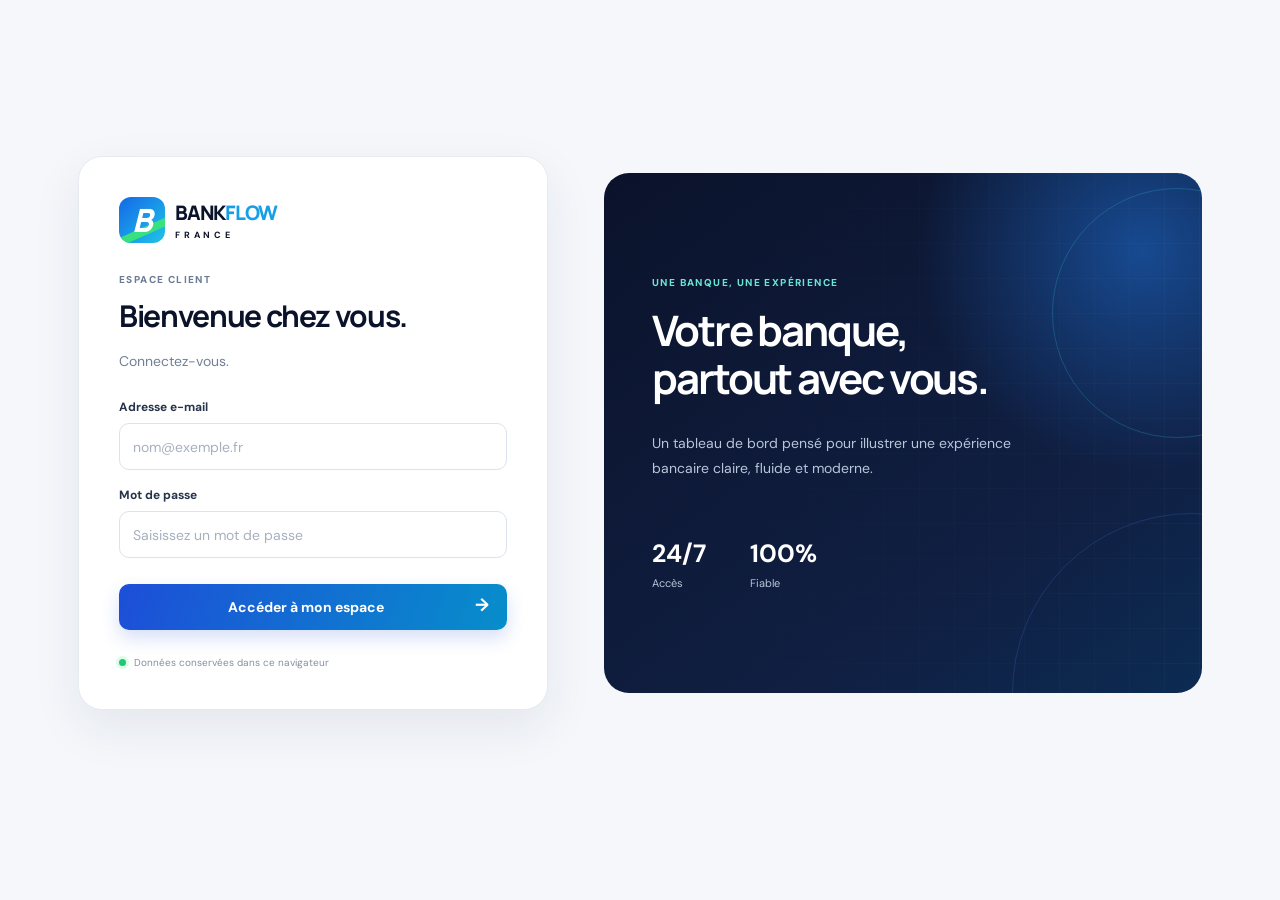
==== index.html @ d6ca1a2f "Merge 98a94d002c6443df707cf6765ea212b656f910f0 into 125fe339e506c697ccd72c9946e7ba6d0a944421" ====
<!doctype html>
<html lang="fr">
<head>
  <meta charset="utf-8">
  <meta name="viewport" content="width=device-width, initial-scale=1">
  <meta name="theme-color" content="#0b132b">
  <title>BankFlow — France</title>
  <link rel="stylesheet" href="styles.css">
</head>
<body>
  
  <main id="loginView" class="login-shell">
    <section class="login-card">
      <div class="brand brand-login">
        <div class="brand-mark" aria-hidden="true"><span>B</span><i></i></div>
        <div><strong>BANK<span>FLOW</span></strong><small>FRANCE</small></div>
      </div>
      <p class="eyebrow">ESPACE CLIENT</p>
      <h1>Bienvenue chez vous.</h1>
      <p class="muted">Connectez-vous.</p>
      <form id="loginForm">
        <label for="email">Adresse e-mail</label>
        <input id="email" name="email" type="email" autocomplete="username"
          placeholder="nom@exemple.fr" required>
        <label for="password">Mot de passe</label>
        <input id="password" name="password" type="password" autocomplete="current-password"
          placeholder="Saisissez un mot de passe" required>
        
        <p id="loginError" class="error" role="alert"></p>
        <button class="primary-btn full" type="submit">Accéder à mon espace <span>→</span></button>
      </form>
      <p class="login-foot"><span class="secure-dot"></span> Données conservées dans ce navigateur</p>
    </section>
    <aside class="login-aside">
      <div class="aside-orb orb-one"></div><div class="aside-orb orb-two"></div>
      <p class="eyebrow light">UNE BANQUE, UNE EXPÉRIENCE</p>
      <h2>Votre banque,<br>partout avec vous.</h2>
      <p>Un tableau de bord pensé pour illustrer une expérience bancaire claire, fluide et moderne.</p>
      <div class="aside-stats"><div><strong>24/7</strong><span>Accès </span></div><div><strong>100%</strong><span>Fiable</span></div></div>
    </aside>
  </main>

  <main id="appView" class="app-shell hidden">
    <header class="topbar">
      <div class="brand">
        <div class="brand-mark small-mark" aria-hidden="true"><span>B</span><i></i></div>
        <div><strong>BANK<span>FLOW</span></strong><small>FRANCE</small></div>
      </div>
      <div class="topbar-right"><span class="demo-chip">VOTRE ESPACE</span><span id="userEmail" class="user-email"></span><button id="logoutBtn" class="ghost-btn">Déconnexion ↗</button></div>
    </header>

    <div class="dashboard">
      <section class="welcome-row">
        <div><p class="eyebrow">VOTRE ESPACE PERSONNEL</p><h1>Bonjour, bienvenue 👋</h1><p class="muted">Voici un aperçu de votre compte.</p></div>
        <div class="today-pill"><span class="secure-dot"></span> Espace actif</div>
      </section>

      <section class="balance-grid">
        <article class="balance-card">
          <div class="balance-top"><span>Solde disponible <span class="info-dot">i</span></span><span class="card-symbol">◈</span></div>
          <p id="balance" class="balance-amount">387 721,62 <small>€</small></p>
          <div class="balance-bottom"><span><i class="green-dot"></i> Compte actif</span><span>EUR · €</span></div>
          <div class="card-decoration"></div>
        </article>
        <article class="mini-card"><div class="mini-icon blue">↗</div><span class="mini-label">Virements effectués</span><strong id="transferCount">0</strong></article>
        <article class="mini-card"><div class="mini-icon green">✓</div><span class="mini-label">Statut du compte</span><strong>Actif</strong></article>
      </section>

      <section class="content-grid">
        <article class="panel transfer-panel">
          <div class="panel-heading"><div><p class="eyebrow">OPÉRATION</p><h2>Nouveau virement</h2></div><span class="panel-icon">↗</span></div>
          <p class="muted panel-intro">Les informations restent dans ce navigateur.</p>
          <form id="transferForm">
            <label for="beneficiary">Nom du bénéficiaire</label>
            <input id="beneficiary" name="beneficiary" maxlength="80" placeholder="Ex. Marie Dupont" required>
            <label for="iban">RIB / IBAN du bénéficiaire</label>
            <input id="iban" name="iban" autocomplete="off" maxlength="34" placeholder="FR76 XXXX XXXX XXXX XXXX XXXX XXX" required>
            <div class="field-row">
              <div class="amount-wrap"><label for="amount">Montant du virement (€)</label><div class="amount-input"><span>€</span><input id="amount" name="amount" type="number" min="0.01" max="387721.62" step="0.01" placeholder="0,00" required></div></div>
              <div class="available-box"><span>Solde disponible</span><strong id="availableSmall">387 721,62 €</strong></div>
            </div>
            <p id="transferError" class="error" role="alert"></p>
            <button class="primary-btn full" type="submit">Faire le virement <span>→</span></button>
            <p class="form-note"><span>ⓘ</span> Confirmation</p>
          </form>
        </article>

        
        <article class="panel history-panel">
          <div class="panel-heading history-heading"><div><p class="eyebrow">VOTRE ACTIVITÉ</p><h2>Historique des virements</h2></div><span id="historyCount" class="count-badge">0 opération</span></div>
          <div id="emptyState" class="empty-state"><div class="empty-icon">↗</div><strong>Aucun virement pour le moment</strong><p>Vos virements de démonstration apparaîtront ici après validation.</p></div>
          <div id="historyTableWrap" class="table-wrap hidden">
            <table><thead><tr><th>Bénéficiaire</th><th>Date & heure</th><th>Montant</th><th>Solde après</th></tr></thead><tbody id="historyRows"></tbody></table>
          </div>
          <button id="clearHistoryBtn" class="text-btn hidden" type="button">Effacer l’historique</button>
        </article>
      </section>
      <footer class="app-footer">BankFlow France · 2026</footer>
    </div>
  </main>
  <div id="toast" class="toast" role="status" aria-live="polite"></div>
  <script src="app.js"></script>
  <script src="features.js"></script>
</body>
</html>
---- styles.css ----
@import url('https://fonts.googleapis.com/css2?family=DM+Sans:wght@400;500;600;700&family=Manrope:wght@400;500;600;700;800&display=swap');
:root{--navy:#0b132b;--blue:#1d4ed8;--cyan:#06b6d4;--green:#16a34a;--ink:#172033;--muted:#718096;--line:#e6ebf2;--bg:#f5f7fb;--white:#fff;--shadow:0 18px 50px rgba(20,36,70,.08)}
*{box-sizing:border-box}body{margin:0;background:var(--bg);color:var(--ink);font-family:'DM Sans',Arial,sans-serif;font-size:14px}button,input{font:inherit}button{cursor:pointer}.hidden{display:none!important}
.demo-banner{background:#fff4d6;color:#815500;text-align:center;padding:8px 14px;font-size:11px;font-weight:800;letter-spacing:.09em;border-bottom:1px solid #f3df9c}
.login-shell{min-height:calc(100vh - 34px);display:grid;grid-template-columns:minmax(360px,470px) minmax(380px,1fr);max-width:1180px;margin:0 auto;padding:46px 28px;gap:56px;align-items:center}.login-card{background:white;border:1px solid var(--line);border-radius:24px;padding:40px;box-shadow:var(--shadow)}.brand{display:flex;align-items:center;gap:10px;color:var(--navy)}.brand strong{display:block;font-family:Manrope,sans-serif;font-size:20px;letter-spacing:-.06em;font-weight:800}.brand strong span{color:#159fe7}.brand small{display:block;letter-spacing:.42em;font-size:9px;font-weight:700;margin-top:3px}.brand-mark{width:46px;height:46px;position:relative;display:grid;place-items:center;border-radius:12px;background:linear-gradient(135deg,#1468e8,#20c4e8);color:white;font-family:Manrope;font-weight:800;font-size:32px;font-style:italic;overflow:hidden}.brand-mark i{position:absolute;width:58px;height:8px;transform:rotate(-24deg);background:#37e27e;bottom:8px;left:-3px;border-radius:10px}.brand-mark span{z-index:1}.eyebrow{font-size:10px;letter-spacing:.14em;color:#6b7b94;font-weight:800;margin:30px 0 9px}.login-card h1,.welcome-row h1{font-family:Manrope,sans-serif;font-size:30px;letter-spacing:-.045em;margin:0 0 10px;color:var(--navy)}.muted{color:var(--muted);line-height:1.65}.login-card form{margin-top:26px}label{display:block;font-size:12px;font-weight:700;margin:17px 0 8px;color:#26334a}input{width:100%;height:47px;border:1px solid #dce3ed;border-radius:10px;padding:0 13px;color:var(--ink);outline:none;background:#fff;transition:border .2s,box-shadow .2s}input:focus{border-color:#4d7df0;box-shadow:0 0 0 3px rgba(29,78,216,.1)}input::placeholder{color:#a7b0bf}.hint{font-size:11px;line-height:1.55;color:#7d8797;background:#f6f8fc;border-radius:9px;padding:10px 12px;margin:12px 0 0;overflow-wrap:anywhere}.hint b{color:#384968}.primary-btn{border:0;border-radius:10px;padding:14px 18px;background:linear-gradient(110deg,#1d4ed8,#078ecb);color:white;font-weight:700;box-shadow:0 8px 18px rgba(29,78,216,.18);transition:transform .2s,filter .2s}.primary-btn:hover{filter:brightness(1.05);transform:translateY(-1px)}.primary-btn span{float:right;font-size:18px;line-height:15px}.full{width:100%;margin-top:18px}.error{color:#c62828;font-size:12px;min-height:0;margin:8px 0}.login-foot{font-size:10px;color:#8490a1;margin:26px 0 0;display:flex;align-items:center;gap:8px}.secure-dot,.green-dot{display:inline-block;width:7px;height:7px;background:#20c875;border-radius:50%;box-shadow:0 0 0 3px #dcfce9}.login-aside{position:relative;overflow:hidden;border-radius:25px;min-height:520px;padding:58px 48px;background:radial-gradient(circle at 90% 15%,#174a91 0,transparent 32%),linear-gradient(145deg,#0b132b,#101f42 70%,#0c2b53);color:#fff;display:flex;flex-direction:column;justify-content:center}.login-aside:after{content:"";position:absolute;inset:0;background-image:linear-gradient(rgba(255,255,255,.025) 1px,transparent 1px),linear-gradient(90deg,rgba(255,255,255,.025) 1px,transparent 1px);background-size:35px 35px;mask-image:linear-gradient(90deg,transparent,#000)}.login-aside>*{position:relative;z-index:1}.eyebrow.light{color:#6be5d4;margin-top:0}.login-aside h2{font-family:Manrope,sans-serif;font-size:42px;line-height:1.15;letter-spacing:-.05em;margin:8px 0 15px}.login-aside>p:not(.eyebrow){max-width:360px;color:#b8c5db;line-height:1.8}.aside-stats{display:flex;gap:44px;margin-top:42px}.aside-stats div{display:flex;flex-direction:column;gap:6px}.aside-stats strong{font-size:25px}.aside-stats span{font-size:11px;color:#b8c5db}.aside-orb{position:absolute;border:1px solid rgba(53,211,230,.22);border-radius:50%;width:250px;height:250px;right:-100px;top:15px}.orb-two{width:360px;height:360px;right:-170px;top:auto;bottom:-180px;border-color:rgba(75,129,255,.2)}
.app-shell{min-height:calc(100vh - 34px)}.topbar{height:78px;background:white;border-bottom:1px solid var(--line);padding:0 max(28px,calc((100% - 1240px)/2));display:flex;align-items:center;justify-content:space-between}.small-mark{width:38px;height:38px;border-radius:10px;font-size:27px}.topbar-right{display:flex;align-items:center;gap:18px}.demo-chip{background:#fff4d6;color:#946400;border-radius:6px;padding:6px 8px;font-size:9px;font-weight:800;letter-spacing:.08em}.user-email{font-size:12px;color:#59677e}.ghost-btn{background:white;border:1px solid #dce3ed;border-radius:8px;padding:9px 12px;color:#46536a;font-size:12px;font-weight:700}.ghost-btn:hover{background:#f5f7fb}.dashboard{max-width:1240px;margin:0 auto;padding:36px 28px 22px}.welcome-row{display:flex;justify-content:space-between;align-items:center;margin-bottom:25px}.welcome-row .eyebrow{margin:0 0 8px}.welcome-row h1{font-size:28px}.welcome-row .muted{margin:0;font-size:13px}.today-pill{display:flex;align-items:center;gap:10px;background:white;border:1px solid var(--line);border-radius:30px;padding:11px 15px;color:#5d6b7f;font-size:11px}.balance-grid{display:grid;grid-template-columns:1.7fr 1fr 1fr;gap:18px}.balance-card{position:relative;overflow:hidden;border-radius:17px;padding:25px 27px;color:white;background:linear-gradient(115deg,#0b132b,#143b7b 70%,#087ea7);box-shadow:0 14px 32px rgba(11,19,43,.15);min-height:190px}.balance-card:before{content:"";position:absolute;width:270px;height:270px;border:1px solid rgba(255,255,255,.1);border-radius:50%;right:-70px;top:-125px}.balance-card:after{content:"";position:absolute;width:190px;height:190px;border:1px solid rgba(255,255,255,.08);border-radius:50%;right:10px;top:-85px}.balance-top,.balance-bottom{position:relative;z-index:1;display:flex;align-items:center;justify-content:space-between}.balance-top{font-size:12px;color:#d0dcef}.info-dot{display:inline-grid;place-items:center;border:1px solid #9fb6d6;border-radius:50%;width:13px;height:13px;font-size:9px;margin-left:4px}.card-symbol{font-size:27px;color:#5be0ce}.balance-amount{position:relative;z-index:1;font-family:Manrope,sans-serif;font-size:36px;font-weight:800;letter-spacing:-.04em;margin:17px 0 24px}.balance-amount small{font-size:20px}.balance-bottom{font-size:10px;color:#c3d1e5}.green-dot{width:6px;height:6px;box-shadow:none;margin-right:7px}.card-decoration{position:absolute;right:20px;bottom:-35px;width:180px;height:65px;border-radius:50%;border-top:2px solid rgba(24,206,190,.55);transform:rotate(-20deg)}.mini-card{background:white;border:1px solid var(--line);border-radius:16px;padding:22px;display:flex;flex-direction:column;align-items:flex-start;box-shadow:0 7px 24px rgba(20,36,70,.025)}.mini-icon{width:35px;height:35px;border-radius:10px;display:grid;place-items:center;font-size:20px;margin-bottom:15px}.mini-icon.blue{background:#e9f1ff;color:#2563eb}.mini-icon.green{background:#e4f9ed;color:#16a34a}.mini-label{font-size:11px;color:#7a8799}.mini-card strong{font-family:Manrope,sans-serif;font-size:25px;margin:5px 0}.mini-card small{font-size:10px;color:#98a2b2}.content-grid{display:grid;grid-template-columns:minmax(300px,.9fr) minmax(0,1.5fr);gap:18px;margin-top:22px;align-items:start}.panel{background:white;border:1px solid var(--line);border-radius:16px;padding:24px;box-shadow:0 7px 24px rgba(20,36,70,.025)}.panel-heading{display:flex;justify-content:space-between;align-items:center}.panel-heading .eyebrow{margin:0 0 6px}.panel h2{font-family:Manrope,sans-serif;font-size:19px;letter-spacing:-.03em;margin:0;color:var(--navy)}.panel-icon{display:grid;place-items:center;width:36px;height:36px;background:#eaf2ff;color:#2463df;border-radius:10px;font-size:19px}.panel-intro{font-size:11px;margin:12px 0 20px}.field-row{display:grid;grid-template-columns:1fr auto;gap:10px;align-items:end}.amount-input{display:flex;align-items:center;border:1px solid #dce3ed;border-radius:10px;height:47px;padding-left:13px;color:#8190a5}.amount-input:focus-within{border-color:#4d7df0;box-shadow:0 0 0 3px rgba(29,78,216,.1)}.amount-input input{border:0;box-shadow:none!important;padding-left:8px;min-width:0}.available-box{background:#f4f8ff;border-radius:9px;padding:9px 11px;margin-bottom:0;white-space:nowrap}.available-box span{display:block;color:#8090a7;font-size:9px;margin-bottom:5px}.available-box strong{font-size:11px;color:#214ba2}.form-note{font-size:10px;color:#8490a1;line-height:1.5;margin:13px 0 0}.form-note span{color:#1d4ed8}.count-badge{background:#f0f5ff;color:#345a9f;padding:6px 9px;border-radius:7px;font-size:10px;white-space:nowrap}.empty-state{min-height:250px;display:flex;flex-direction:column;align-items:center;justify-content:center;text-align:center;padding:30px 15px}.empty-icon{width:48px;height:48px;border-radius:15px;background:#eff5ff;color:#3970db;display:grid;place-items:center;font-size:24px;margin-bottom:15px}.empty-state strong{font-size:13px;color:#39465d}.empty-state p{font-size:11px;line-height:1.6;color:#8994a4;max-width:240px}.table-wrap{overflow-x:auto;margin-top:20px}table{width:100%;border-collapse:collapse;text-align:left;white-space:nowrap}th{font-size:10px;color:#8490a1;font-weight:700;padding:12px 10px;border-bottom:1px solid var(--line)}td{padding:14px 10px;border-bottom:1px solid #eef1f6;font-size:11px;color:#58657a}td:first-child{white-space:normal;min-width:130px}td strong{display:block;color:#26344b;font-size:11px;margin-bottom:4px}td small{display:block;color:#9aa4b2;font-size:9px;max-width:180px;overflow-wrap:anywhere}.debit{color:#c24141;font-weight:700}.text-btn{background:transparent;border:0;color:#6d7b90;font-size:11px;padding:15px 10px 0;text-decoration:underline}.app-footer{text-align:center;color:#9aa4b2;font-size:10px;padding:30px 0 8px}.toast{position:fixed;right:22px;bottom:22px;background:#0b132b;color:white;padding:13px 18px;border-radius:11px;box-shadow:0 12px 32px rgba(0,0,0,.2);font-size:12px;max-width:min(380px,calc(100vw - 32px));opacity:0;transform:translateY(12px);pointer-events:none;transition:all .25s;z-index:10}.toast.show{opacity:1;transform:translateY(0)}.toast.success{border-left:4px solid #22c55e}.toast.error-toast{border-left:4px solid #f87171}
@media(max-width:900px){.login-shell{grid-template-columns:1fr;max-width:560px;gap:20px;padding:25px 18px}.login-aside{min-height:300px;padding:35px}.login-aside h2{font-size:34px}.aside-stats{margin-top:25px}.balance-grid{grid-template-columns:1fr 1fr}.balance-card{grid-column:1/-1}.content-grid{grid-template-columns:1fr}.topbar{padding:0 20px}.dashboard{padding:28px 20px}.user-email{display:none}}
@media(max-width:560px){.login-card{padding:27px 22px}.login-card h1{font-size:26px}.login-aside{min-height:270px;padding:30px 25px}.login-aside h2{font-size:30px}.topbar{height:auto;min-height:72px;gap:12px;flex-wrap:wrap;padding:14px 16px}.topbar-right{gap:8px}.demo-chip{display:none}.ghost-btn{font-size:10px;padding:8px}.dashboard{padding:24px 14px}.welcome-row{align-items:flex-start;gap:12px}.welcome-row h1{font-size:22px}.welcome-row .muted{font-size:11px}.today-pill{font-size:0;padding:10px}.today-pill .secure-dot{margin:0}.balance-grid{gap:10px}.balance-card{padding:22px 20px;min-height:170px}.balance-amount{font-size:30px}.mini-card{padding:16px}.mini-card strong{font-size:22px}.mini-label{font-size:10px}.panel{padding:19px 15px}.panel h2{font-size:17px}.field-row{grid-template-columns:1fr}.available-box{display:flex;align-items:center;justify-content:space-between}.available-box span{margin:0}.history-heading{align-items:flex-start;gap:10px}.count-badge{font-size:9px}.table-wrap{margin-left:-5px;margin-right:-5px}th,td{padding:12px 8px}.app-footer{line-height:1.6}}

/* BankFlow demo views */
.bf-iban-line,.bf-balance-tools{position:relative;z-index:2;display:flex;align-items:center;justify-content:space-between;gap:12px}.bf-iban-line{margin-top:20px;color:#cbd8ed;font-size:11px}.bf-iban-line strong{color:#fff;letter-spacing:.06em}.bf-balance-tools{margin-top:14px;justify-content:flex-start}.bf-secondary,.bf-icon-btn,.bf-link{border:1px solid #dce3ed;background:#fff;border-radius:10px;padding:10px 14px;color:#31415b;font-weight:700}.bf-icon-btn{width:40px;height:40px;padding:0}.bf-intro{display:flex;justify-content:space-between;align-items:flex-end;gap:24px;margin:28px 0 18px}.bf-intro h2,.bf-page-heading h2{font-family:Manrope,sans-serif;color:var(--navy);font-size:23px;letter-spacing:-.04em;margin:0}.bf-intro .eyebrow,.bf-page-heading .eyebrow{margin:0 0 7px}.bf-intro .muted,.bf-page-heading .muted{margin:6px 0 0;font-size:12px}.bf-tabs{display:flex;padding:4px;background:#e9eef6;border-radius:12px;gap:4px}.bf-tabs button{border:0;background:transparent;padding:10px 19px;border-radius:9px;color:#64748b;font-weight:700}.bf-tabs button.is-active{background:#fff;color:#1d4ed8;box-shadow:0 2px 8px #17203312}.bf-views{min-height:300px}.bf-view{background:#fff;border:1px solid var(--line);border-radius:18px;padding:24px;box-shadow:0 8px 28px rgba(20,36,70,.04)}.bf-action-grid{display:grid;grid-template-columns:repeat(2,minmax(0,1fr));gap:14px}.bf-action-card{min-height:112px;text-align:left;display:grid;grid-template-columns:46px 1fr;grid-template-rows:auto auto;align-content:center;gap:5px 14px;padding:18px;border:1px solid var(--line);border-radius:15px;background:white;color:var(--ink);transition:.18s}.bf-action-card:hover{border-color:#9cb7f4;transform:translateY(-2px);box-shadow:0 10px 25px #1d4ed812}.bf-action-icon{grid-row:1/3;width:44px;height:44px;display:grid;place-items:center;background:#edf4ff;border-radius:13px;color:#1d4ed8;font-size:22px;font-weight:700}.bf-action-card strong{align-self:end;font-size:14px}.bf-action-card small{color:var(--muted);line-height:1.45}.bf-quick-links{display:flex;flex-wrap:wrap;gap:10px;margin-top:16px}.bf-quick-links button{background:#f7f9fc;border:1px solid var(--line);border-radius:10px;padding:11px 14px;color:#34435b;font-weight:700}.bf-page-heading{display:flex;justify-content:space-between;align-items:center;gap:20px;margin-bottom:22px}.bf-form{max-width:650px;display:grid;grid-template-columns:repeat(2,minmax(0,1fr));gap:2px 16px}.bf-form label{margin:9px 0;color:#26334a}.bf-form .primary-btn,.bf-form .bf-note,.bf-form .form-note{grid-column:1/-1}.bf-note,.form-note{padding:12px 14px;border-radius:10px;background:#f5f8fd;color:#65748a;font-size:11px;line-height:1.6}.bf-list{display:grid;gap:10px;margin-top:18px}.bf-list-card{display:flex;justify-content:space-between;align-items:center;gap:16px;padding:15px 16px;border:1px solid var(--line);border-radius:12px;background:#fff}.bf-list-card>div:first-child{display:grid;gap:5px}.bf-list-card small{font-size:11px;color:var(--muted)}.bf-list-card button{border:1px solid #dce3ed;background:#fff;border-radius:8px;padding:9px 12px;color:#2f4160;font-weight:700}.bf-row-actions{display:flex;align-items:center;gap:10px}.bf-pill{border-radius:999px;background:#eef4ff;color:#315b9a;padding:6px 9px;font-size:10px;font-weight:700;white-space:nowrap}.bf-empty{color:var(--muted);font-size:12px;padding:12px}.bf-filter-row{display:flex;align-items:end;gap:10px;flex-wrap:wrap;margin:0 0 18px}.bf-filter-row label{margin:0;font-size:11px}.bf-filter-row input{display:block;width:160px;margin-top:6px}.bf-link{background:transparent;color:#46618e}.bf-history-host .history-panel{margin:0}.bf-demo-card{max-width:390px;min-height:205px;padding:25px;border-radius:18px;background:linear-gradient(135deg,#101b38,#15549b 70%,#06a9bd);color:#fff;display:flex;flex-direction:column;justify-content:space-between;box-shadow:0 14px 30px #0b132b25}.bf-demo-card strong{font-size:22px;letter-spacing:.12em}.bf-demo-card small{letter-spacing:.12em;color:#c5d8ed}
.bf-demo-card[data-blocked="true"]{filter:grayscale(.75)}.bf-card-controls{max-width:500px;margin-top:18px;display:flex;gap:12px;align-items:end;flex-wrap:wrap}.bf-card-controls label{flex:1;min-width:180px;margin:0}.bf-placeholder{min-height:190px;border:1px dashed #bdc9dc;border-radius:15px;background:#f8faff;display:grid;place-content:center;text-align:center;gap:10px;color:#4773bf;font-size:35px}.bf-placeholder span{font-size:12px;color:var(--muted)}.bf-login-disclaimer{font-size:11px;line-height:1.5;color:#826300;background:#fff7df;border-radius:8px;padding:9px 11px}.bf-masked{filter:blur(8px);user-select:none}.bf-bottom-nav{position:fixed;z-index:20;left:50%;bottom:14px;transform:translateX(-50%);display:flex;gap:4px;padding:8px;background:#fff;border:1px solid var(--line);border-radius:16px;box-shadow:0 12px 35px #0b132b20}.bf-bottom-nav button{min-width:76px;border:0;background:transparent;border-radius:10px;padding:7px 10px;color:#65748a;display:grid;gap:3px;justify-items:center}.bf-bottom-nav button span{font-size:17px}.bf-bottom-nav button small{font-size:10px}.bf-bottom-nav button[aria-current="page"]{background:#edf4ff;color:#1d4ed8}.app-footer{padding-bottom:76px!important}
@media(max-width:700px){.bf-intro{align-items:flex-start;flex-direction:column}.bf-action-grid{grid-template-columns:1fr}.bf-view{padding:18px 14px}.bf-page-heading{align-items:flex-start;flex-direction:column}.bf-form{grid-template-columns:1fr}.bf-form .primary-btn,.bf-form .bf-note,.bf-form .form-note{grid-column:auto}.bf-bottom-nav{left:8px;right:8px;bottom:8px;transform:none;justify-content:space-around}.bf-bottom-nav button{min-width:0;flex:1;padding:7px 3px}.bf-bottom-nav button small{font-size:9px}.bf-list-card{align-items:flex-start;flex-direction:column}.bf-filter-row{align-items:stretch}.bf-filter-row label,.bf-filter-row input{width:100%}.bf-card-controls{align-items:stretch;flex-direction:column}.bf-card-controls>*{width:100%}.balance-card{min-height:225px}}
@media print{.topbar,.bf-intro,.bf-bottom-nav,.bf-filter-row,.bf-page-heading .primary-btn,.app-footer{display:none!important}.bf-view{border:0;box-shadow:none}.bf-view:not([data-view="statement"]){display:none!important}.bf-history-host .history-panel{display:block!important}}
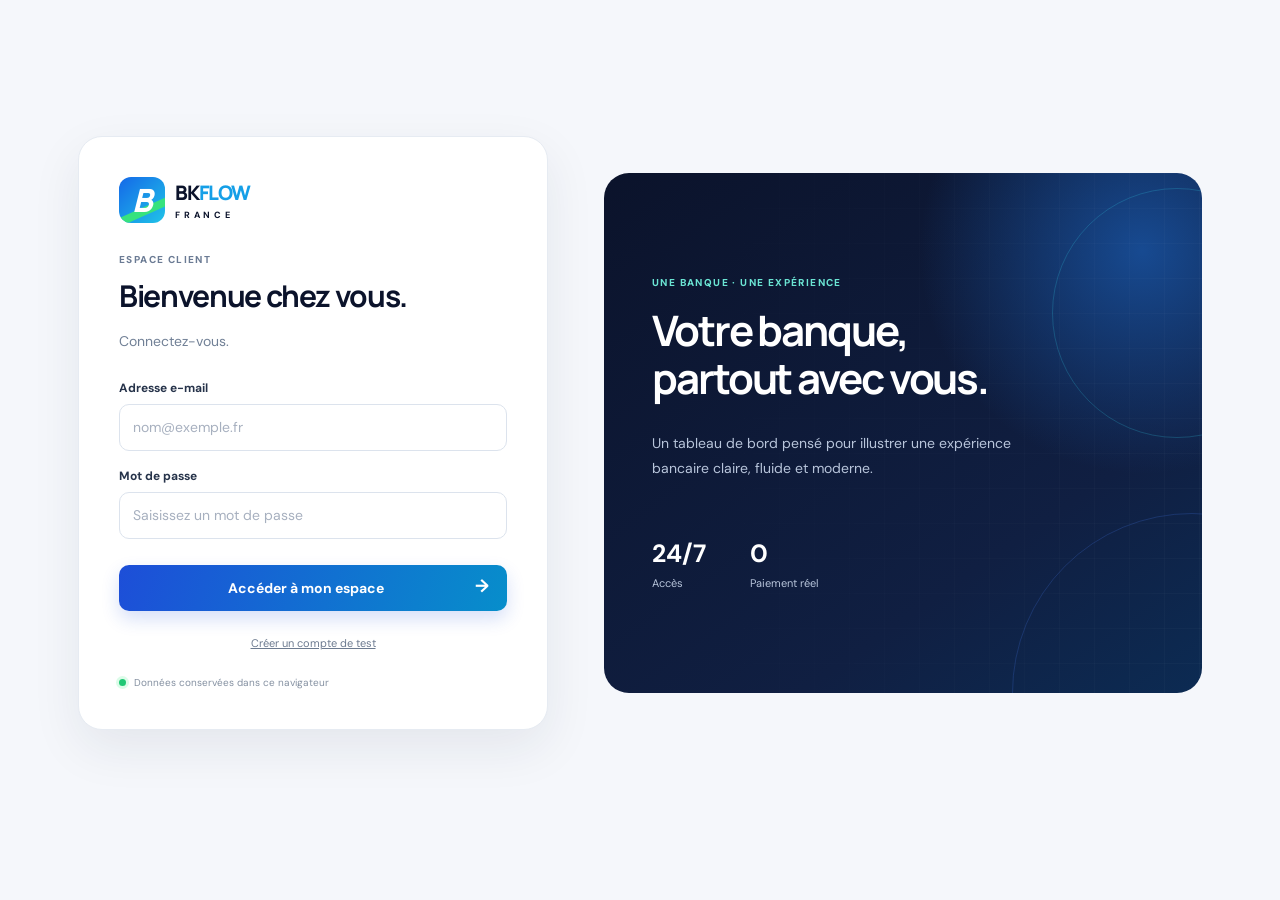
==== commit c6e78163: "Mise à jour des pages et fonctionnalités" ====
--- a/index.html
+++ b/index.html
@@ -8,98 +8,20 @@
   <link rel="stylesheet" href="styles.css">
 </head>
 <body>
-  
   <main id="loginView" class="login-shell">
     <section class="login-card">
-      <div class="brand brand-login">
-        <div class="brand-mark" aria-hidden="true"><span>B</span><i></i></div>
-        <div><strong>BANK<span>FLOW</span></strong><small>FRANCE</small></div>
-      </div>
-      <p class="eyebrow">ESPACE CLIENT</p>
-      <h1>Bienvenue chez vous.</h1>
-      <p class="muted">Connectez-vous.</p>
+      <div class="brand brand-login"><div class="brand-mark" aria-hidden="true"><span>B</span><i></i></div><div><strong>BK<span>FLOW</span></strong><small>FRANCE</small></div></div>
+      <p class="eyebrow">ESPACE CLIENT</p><h1>Bienvenue chez vous.</h1><p class="muted">Connectez-vous.</p>
       <form id="loginForm">
-        <label for="email">Adresse e-mail</label>
-        <input id="email" name="email" type="email" autocomplete="username"
-          placeholder="nom@exemple.fr" required>
-        <label for="password">Mot de passe</label>
-        <input id="password" name="password" type="password" autocomplete="current-password"
-          placeholder="Saisissez un mot de passe" required>
-        
-        <p id="loginError" class="error" role="alert"></p>
-        <button class="primary-btn full" type="submit">Accéder à mon espace <span>→</span></button>
+        <label for="email">Adresse e-mail</label><input id="email" name="email" type="email" autocomplete="username" placeholder="nom@exemple.fr" required>
+        <label for="password">Mot de passe</label><input id="password" name="password" type="password" autocomplete="current-password" placeholder="Saisissez un mot de passe" required>
+      <p id="loginError" class="error" role="alert"></p><button id="authSubmit" class="primary-btn full" type="submit">Accéder à mon espace <span>→</span></button><button id="authToggle" class="text-btn" type="button">Créer un compte de test</button>
       </form>
       <p class="login-foot"><span class="secure-dot"></span> Données conservées dans ce navigateur</p>
     </section>
-    <aside class="login-aside">
-      <div class="aside-orb orb-one"></div><div class="aside-orb orb-two"></div>
-      <p class="eyebrow light">UNE BANQUE, UNE EXPÉRIENCE</p>
-      <h2>Votre banque,<br>partout avec vous.</h2>
-      <p>Un tableau de bord pensé pour illustrer une expérience bancaire claire, fluide et moderne.</p>
-      <div class="aside-stats"><div><strong>24/7</strong><span>Accès </span></div><div><strong>100%</strong><span>Fiable</span></div></div>
-    </aside>
-  </main>
-
-  <main id="appView" class="app-shell hidden">
-    <header class="topbar">
-      <div class="brand">
-        <div class="brand-mark small-mark" aria-hidden="true"><span>B</span><i></i></div>
-        <div><strong>BANK<span>FLOW</span></strong><small>FRANCE</small></div>
-      </div>
-      <div class="topbar-right"><span class="demo-chip">VOTRE ESPACE</span><span id="userEmail" class="user-email"></span><button id="logoutBtn" class="ghost-btn">Déconnexion ↗</button></div>
-    </header>
-
-    <div class="dashboard">
-      <section class="welcome-row">
-        <div><p class="eyebrow">VOTRE ESPACE PERSONNEL</p><h1>Bonjour, bienvenue 👋</h1><p class="muted">Voici un aperçu de votre compte.</p></div>
-        <div class="today-pill"><span class="secure-dot"></span> Espace actif</div>
-      </section>
-
-      <section class="balance-grid">
-        <article class="balance-card">
-          <div class="balance-top"><span>Solde disponible <span class="info-dot">i</span></span><span class="card-symbol">◈</span></div>
-          <p id="balance" class="balance-amount">387 721,62 <small>€</small></p>
-          <div class="balance-bottom"><span><i class="green-dot"></i> Compte actif</span><span>EUR · €</span></div>
-          <div class="card-decoration"></div>
-        </article>
-        <article class="mini-card"><div class="mini-icon blue">↗</div><span class="mini-label">Virements effectués</span><strong id="transferCount">0</strong></article>
-        <article class="mini-card"><div class="mini-icon green">✓</div><span class="mini-label">Statut du compte</span><strong>Actif</strong></article>
-      </section>
-
-      <section class="content-grid">
-        <article class="panel transfer-panel">
-          <div class="panel-heading"><div><p class="eyebrow">OPÉRATION</p><h2>Nouveau virement</h2></div><span class="panel-icon">↗</span></div>
-          <p class="muted panel-intro">Les informations restent dans ce navigateur.</p>
-          <form id="transferForm">
-            <label for="beneficiary">Nom du bénéficiaire</label>
-            <input id="beneficiary" name="beneficiary" maxlength="80" placeholder="Ex. Marie Dupont" required>
-            <label for="iban">RIB / IBAN du bénéficiaire</label>
-            <input id="iban" name="iban" autocomplete="off" maxlength="34" placeholder="FR76 XXXX XXXX XXXX XXXX XXXX XXX" required>
-            <div class="field-row">
-              <div class="amount-wrap"><label for="amount">Montant du virement (€)</label><div class="amount-input"><span>€</span><input id="amount" name="amount" type="number" min="0.01" max="387721.62" step="0.01" placeholder="0,00" required></div></div>
-              <div class="available-box"><span>Solde disponible</span><strong id="availableSmall">387 721,62 €</strong></div>
-            </div>
-            <p id="transferError" class="error" role="alert"></p>
-            <button class="primary-btn full" type="submit">Faire le virement <span>→</span></button>
-            <p class="form-note"><span>ⓘ</span> Confirmation</p>
-          </form>
-        </article>
-
-        
-        <article class="panel history-panel">
-          <div class="panel-heading history-heading"><div><p class="eyebrow">VOTRE ACTIVITÉ</p><h2>Historique des virements</h2></div><span id="historyCount" class="count-badge">0 opération</span></div>
-          <div id="emptyState" class="empty-state"><div class="empty-icon">↗</div><strong>Aucun virement pour le moment</strong><p>Vos virements de démonstration apparaîtront ici après validation.</p></div>
-          <div id="historyTableWrap" class="table-wrap hidden">
-            <table><thead><tr><th>Bénéficiaire</th><th>Date & heure</th><th>Montant</th><th>Solde après</th></tr></thead><tbody id="historyRows"></tbody></table>
-          </div>
-          <button id="clearHistoryBtn" class="text-btn hidden" type="button">Effacer l’historique</button>
-        </article>
-      </section>
-      <footer class="app-footer">BankFlow France · 2026</footer>
-    </div>
+    <aside class="login-aside"><div class="aside-orb orb-one"></div><div class="aside-orb orb-two"></div><p class="eyebrow light">UNE BANQUE  · UNE EXPÉRIENCE</p><h2>Votre banque,<br>partout avec vous.</h2><p>Un tableau de bord pensé pour illustrer une expérience bancaire claire, fluide et moderne.</p><div class="aside-stats"><div><strong>24/7</strong><span>Accès</span></div><div><strong>0</strong><span>Paiement réel</span></div></div></aside>
   </main>
   <div id="toast" class="toast" role="status" aria-live="polite"></div>
   <script src="app.js"></script>
-  <script src="features.js"></script>
 </body>
 </html>
--- a/styles.css
+++ b/styles.css
@@ -3,12 +3,16 @@
 *{box-sizing:border-box}body{margin:0;background:var(--bg);color:var(--ink);font-family:'DM Sans',Arial,sans-serif;font-size:14px}button,input{font:inherit}button{cursor:pointer}.hidden{display:none!important}
 .demo-banner{background:#fff4d6;color:#815500;text-align:center;padding:8px 14px;font-size:11px;font-weight:800;letter-spacing:.09em;border-bottom:1px solid #f3df9c}
 .login-shell{min-height:calc(100vh - 34px);display:grid;grid-template-columns:minmax(360px,470px) minmax(380px,1fr);max-width:1180px;margin:0 auto;padding:46px 28px;gap:56px;align-items:center}.login-card{background:white;border:1px solid var(--line);border-radius:24px;padding:40px;box-shadow:var(--shadow)}.brand{display:flex;align-items:center;gap:10px;color:var(--navy)}.brand strong{display:block;font-family:Manrope,sans-serif;font-size:20px;letter-spacing:-.06em;font-weight:800}.brand strong span{color:#159fe7}.brand small{display:block;letter-spacing:.42em;font-size:9px;font-weight:700;margin-top:3px}.brand-mark{width:46px;height:46px;position:relative;display:grid;place-items:center;border-radius:12px;background:linear-gradient(135deg,#1468e8,#20c4e8);color:white;font-family:Manrope;font-weight:800;font-size:32px;font-style:italic;overflow:hidden}.brand-mark i{position:absolute;width:58px;height:8px;transform:rotate(-24deg);background:#37e27e;bottom:8px;left:-3px;border-radius:10px}.brand-mark span{z-index:1}.eyebrow{font-size:10px;letter-spacing:.14em;color:#6b7b94;font-weight:800;margin:30px 0 9px}.login-card h1,.welcome-row h1{font-family:Manrope,sans-serif;font-size:30px;letter-spacing:-.045em;margin:0 0 10px;color:var(--navy)}.muted{color:var(--muted);line-height:1.65}.login-card form{margin-top:26px}label{display:block;font-size:12px;font-weight:700;margin:17px 0 8px;color:#26334a}input{width:100%;height:47px;border:1px solid #dce3ed;border-radius:10px;padding:0 13px;color:var(--ink);outline:none;background:#fff;transition:border .2s,box-shadow .2s}input:focus{border-color:#4d7df0;box-shadow:0 0 0 3px rgba(29,78,216,.1)}input::placeholder{color:#a7b0bf}.hint{font-size:11px;line-height:1.55;color:#7d8797;background:#f6f8fc;border-radius:9px;padding:10px 12px;margin:12px 0 0;overflow-wrap:anywhere}.hint b{color:#384968}.primary-btn{border:0;border-radius:10px;padding:14px 18px;background:linear-gradient(110deg,#1d4ed8,#078ecb);color:white;font-weight:700;box-shadow:0 8px 18px rgba(29,78,216,.18);transition:transform .2s,filter .2s}.primary-btn:hover{filter:brightness(1.05);transform:translateY(-1px)}.primary-btn span{float:right;font-size:18px;line-height:15px}.full{width:100%;margin-top:18px}.error{color:#c62828;font-size:12px;min-height:0;margin:8px 0}.login-foot{font-size:10px;color:#8490a1;margin:26px 0 0;display:flex;align-items:center;gap:8px}.secure-dot,.green-dot{display:inline-block;width:7px;height:7px;background:#20c875;border-radius:50%;box-shadow:0 0 0 3px #dcfce9}.login-aside{position:relative;overflow:hidden;border-radius:25px;min-height:520px;padding:58px 48px;background:radial-gradient(circle at 90% 15%,#174a91 0,transparent 32%),linear-gradient(145deg,#0b132b,#101f42 70%,#0c2b53);color:#fff;display:flex;flex-direction:column;justify-content:center}.login-aside:after{content:"";position:absolute;inset:0;background-image:linear-gradient(rgba(255,255,255,.025) 1px,transparent 1px),linear-gradient(90deg,rgba(255,255,255,.025) 1px,transparent 1px);background-size:35px 35px;mask-image:linear-gradient(90deg,transparent,#000)}.login-aside>*{position:relative;z-index:1}.eyebrow.light{color:#6be5d4;margin-top:0}.login-aside h2{font-family:Manrope,sans-serif;font-size:42px;line-height:1.15;letter-spacing:-.05em;margin:8px 0 15px}.login-aside>p:not(.eyebrow){max-width:360px;color:#b8c5db;line-height:1.8}.aside-stats{display:flex;gap:44px;margin-top:42px}.aside-stats div{display:flex;flex-direction:column;gap:6px}.aside-stats strong{font-size:25px}.aside-stats span{font-size:11px;color:#b8c5db}.aside-orb{position:absolute;border:1px solid rgba(53,211,230,.22);border-radius:50%;width:250px;height:250px;right:-100px;top:15px}.orb-two{width:360px;height:360px;right:-170px;top:auto;bottom:-180px;border-color:rgba(75,129,255,.2)}
-.app-shell{min-height:calc(100vh - 34px)}.topbar{height:78px;background:white;border-bottom:1px solid var(--line);padding:0 max(28px,calc((100% - 1240px)/2));display:flex;align-items:center;justify-content:space-between}.small-mark{width:38px;height:38px;border-radius:10px;font-size:27px}.topbar-right{display:flex;align-items:center;gap:18px}.demo-chip{background:#fff4d6;color:#946400;border-radius:6px;padding:6px 8px;font-size:9px;font-weight:800;letter-spacing:.08em}.user-email{font-size:12px;color:#59677e}.ghost-btn{background:white;border:1px solid #dce3ed;border-radius:8px;padding:9px 12px;color:#46536a;font-size:12px;font-weight:700}.ghost-btn:hover{background:#f5f7fb}.dashboard{max-width:1240px;margin:0 auto;padding:36px 28px 22px}.welcome-row{display:flex;justify-content:space-between;align-items:center;margin-bottom:25px}.welcome-row .eyebrow{margin:0 0 8px}.welcome-row h1{font-size:28px}.welcome-row .muted{margin:0;font-size:13px}.today-pill{display:flex;align-items:center;gap:10px;background:white;border:1px solid var(--line);border-radius:30px;padding:11px 15px;color:#5d6b7f;font-size:11px}.balance-grid{display:grid;grid-template-columns:1.7fr 1fr 1fr;gap:18px}.balance-card{position:relative;overflow:hidden;border-radius:17px;padding:25px 27px;color:white;background:linear-gradient(115deg,#0b132b,#143b7b 70%,#087ea7);box-shadow:0 14px 32px rgba(11,19,43,.15);min-height:190px}.balance-card:before{content:"";position:absolute;width:270px;height:270px;border:1px solid rgba(255,255,255,.1);border-radius:50%;right:-70px;top:-125px}.balance-card:after{content:"";position:absolute;width:190px;height:190px;border:1px solid rgba(255,255,255,.08);border-radius:50%;right:10px;top:-85px}.balance-top,.balance-bottom{position:relative;z-index:1;display:flex;align-items:center;justify-content:space-between}.balance-top{font-size:12px;color:#d0dcef}.info-dot{display:inline-grid;place-items:center;border:1px solid #9fb6d6;border-radius:50%;width:13px;height:13px;font-size:9px;margin-left:4px}.card-symbol{font-size:27px;color:#5be0ce}.balance-amount{position:relative;z-index:1;font-family:Manrope,sans-serif;font-size:36px;font-weight:800;letter-spacing:-.04em;margin:17px 0 24px}.balance-amount small{font-size:20px}.balance-bottom{font-size:10px;color:#c3d1e5}.green-dot{width:6px;height:6px;box-shadow:none;margin-right:7px}.card-decoration{position:absolute;right:20px;bottom:-35px;width:180px;height:65px;border-radius:50%;border-top:2px solid rgba(24,206,190,.55);transform:rotate(-20deg)}.mini-card{background:white;border:1px solid var(--line);border-radius:16px;padding:22px;display:flex;flex-direction:column;align-items:flex-start;box-shadow:0 7px 24px rgba(20,36,70,.025)}.mini-icon{width:35px;height:35px;border-radius:10px;display:grid;place-items:center;font-size:20px;margin-bottom:15px}.mini-icon.blue{background:#e9f1ff;color:#2563eb}.mini-icon.green{background:#e4f9ed;color:#16a34a}.mini-label{font-size:11px;color:#7a8799}.mini-card strong{font-family:Manrope,sans-serif;font-size:25px;margin:5px 0}.mini-card small{font-size:10px;color:#98a2b2}.content-grid{display:grid;grid-template-columns:minmax(300px,.9fr) minmax(0,1.5fr);gap:18px;margin-top:22px;align-items:start}.panel{background:white;border:1px solid var(--line);border-radius:16px;padding:24px;box-shadow:0 7px 24px rgba(20,36,70,.025)}.panel-heading{display:flex;justify-content:space-between;align-items:center}.panel-heading .eyebrow{margin:0 0 6px}.panel h2{font-family:Manrope,sans-serif;font-size:19px;letter-spacing:-.03em;margin:0;color:var(--navy)}.panel-icon{display:grid;place-items:center;width:36px;height:36px;background:#eaf2ff;color:#2463df;border-radius:10px;font-size:19px}.panel-intro{font-size:11px;margin:12px 0 20px}.field-row{display:grid;grid-template-columns:1fr auto;gap:10px;align-items:end}.amount-input{display:flex;align-items:center;border:1px solid #dce3ed;border-radius:10px;height:47px;padding-left:13px;color:#8190a5}.amount-input:focus-within{border-color:#4d7df0;box-shadow:0 0 0 3px rgba(29,78,216,.1)}.amount-input input{border:0;box-shadow:none!important;padding-left:8px;min-width:0}.available-box{background:#f4f8ff;border-radius:9px;padding:9px 11px;margin-bottom:0;white-space:nowrap}.available-box span{display:block;color:#8090a7;font-size:9px;margin-bottom:5px}.available-box strong{font-size:11px;color:#214ba2}.form-note{font-size:10px;color:#8490a1;line-height:1.5;margin:13px 0 0}.form-note span{color:#1d4ed8}.count-badge{background:#f0f5ff;color:#345a9f;padding:6px 9px;border-radius:7px;font-size:10px;white-space:nowrap}.empty-state{min-height:250px;display:flex;flex-direction:column;align-items:center;justify-content:center;text-align:center;padding:30px 15px}.empty-icon{width:48px;height:48px;border-radius:15px;background:#eff5ff;color:#3970db;display:grid;place-items:center;font-size:24px;margin-bottom:15px}.empty-state strong{font-size:13px;color:#39465d}.empty-state p{font-size:11px;line-height:1.6;color:#8994a4;max-width:240px}.table-wrap{overflow-x:auto;margin-top:20px}table{width:100%;border-collapse:collapse;text-align:left;white-space:nowrap}th{font-size:10px;color:#8490a1;font-weight:700;padding:12px 10px;border-bottom:1px solid var(--line)}td{padding:14px 10px;border-bottom:1px solid #eef1f6;font-size:11px;color:#58657a}td:first-child{white-space:normal;min-width:130px}td strong{display:block;color:#26344b;font-size:11px;margin-bottom:4px}td small{display:block;color:#9aa4b2;font-size:9px;max-width:180px;overflow-wrap:anywhere}.debit{color:#c24141;font-weight:700}.text-btn{background:transparent;border:0;color:#6d7b90;font-size:11px;padding:15px 10px 0;text-decoration:underline}.app-footer{text-align:center;color:#9aa4b2;font-size:10px;padding:30px 0 8px}.toast{position:fixed;right:22px;bottom:22px;background:#0b132b;color:white;padding:13px 18px;border-radius:11px;box-shadow:0 12px 32px rgba(0,0,0,.2);font-size:12px;max-width:min(380px,calc(100vw - 32px));opacity:0;transform:translateY(12px);pointer-events:none;transition:all .25s;z-index:10}.toast.show{opacity:1;transform:translateY(0)}.toast.success{border-left:4px solid #22c55e}.toast.error-toast{border-left:4px solid #f87171}
+.app-shell{min-height:calc(100vh - 34px)}.topbar{height:78px;background:white;border-bottom:1px solid var(--line);padding:0 max(28px,calc((100% - 1240px)/2));display:flex;align-items:center;justify-content:space-between}.small-mark{width:38px;height:38px;border-radius:10px;font-size:27px}.topbar-right{display:flex;align-items:center;gap:18px}.demo-chip{background:#fff4d6;color:#946400;border-radius:6px;padding:6px 8px;font-size:9px;font-weight:800;letter-spacing:.08em}.user-email{font-size:12px;color:#59677e}.ghost-btn{background:white;border:1px solid #dce3ed;border-radius:8px;padding:9px 12px;color:#46536a;font-size:12px;font-weight:700}.ghost-btn:hover{background:#f5f7fb}.dashboard{max-width:1240px;margin:0 auto;padding:36px 28px 22px}.welcome-row{display:flex;justify-content:space-between;align-items:center;margin-bottom:25px}.welcome-row .eyebrow{margin:0 0 8px}.welcome-row h1{font-size:28px}.welcome-row .muted{margin:0;font-size:13px}.today-pill{display:flex;align-items:center;gap:10px;background:white;border:1px solid var(--line);border-radius:30px;padding:11px 15px;color:#5d6b7f;font-size:11px}.balance-grid{display:grid;grid-template-columns:1.7fr 1fr 1fr;gap:18px}.balance-card{position:relative;overflow:hidden;border-radius:17px;padding:25px 27px;color:white;background:linear-gradient(115deg,#0b132b,#143b7b 70%,#087ea7);box-shadow:0 14px 32px rgba(11,19,43,.15);min-height:190px}.balance-card:before{content:"";position:absolute;width:270px;height:270px;border:1px solid rgba(255,255,255,.1);border-radius:50%;right:-70px;top:-125px}.balance-card:after{content:"";position:absolute;width:190px;height:190px;border:1px solid rgba(255,255,255,.08);border-radius:50%;right:10px;top:-85px}.balance-top,.balance-bottom{position:relative;z-index:1;display:flex;align-items:center;justify-content:space-between}.balance-top{font-size:12px;color:#d0dcef}.info-dot{display:inline-grid;place-items:center;border:1px solid #9fb6d6;border-radius:50%;width:13px;height:13px;font-size:9px;margin-left:4px}.card-symbol{font-size:27px;color:#5be0ce}.balance-amount{position:relative;z-index:1;font-family:Manrope,sans-serif;font-size:36px;font-weight:800;letter-spacing:-.04em;margin:17px 0 24px}.balance-amount small{font-size:20px}.balance-bottom{font-size:10px;color:#c3d1e5}.green-dot{width:6px;height:6px;box-shadow:none;margin-right:7px}.card-decoration{position:absolute;right:20px;bottom:-35px;width:180px;height:65px;border-radius:50%;border-top:2px solid rgba(24,206,190,.55);transform:rotate(-20deg)}.mini-card{background:white;border:1px solid var(--line);border-radius:16px;padding:22px;display:flex;flex-direction:column;align-items:flex-start;box-shadow:0 7px 24px rgba(20,36,70,.025)}.mini-icon{width:35px;height:35px;border-radius:10px;display:grid;place-items:center;font-size:20px;margin-bottom:15px}.mini-icon.blue{background:#e9f1ff;color:#2563eb}.mini-icon.green{background:#e4f9ed;color:#16a34a}.mini-label{font-size:11px;color:#7a8799}.mini-card strong{font-family:Manrope,sans-serif;font-size:25px;margin:5px 0}.mini-card small{font-size:10px;color:#98a2b2}.dashboard-tabs{display:flex;gap:8px;margin-top:28px;border-bottom:1px solid var(--line)}
+.dashboard-tab{position:relative;border:0;background:transparent;color:#77849a;padding:13px 15px 12px;font-size:12px;font-weight:700}
+.dashboard-tab:after{content:"";position:absolute;left:12px;right:12px;bottom:-1px;height:2px;background:transparent;border-radius:2px}
+.dashboard-tab.active{color:#1d4ed8}.dashboard-tab.active:after{background:#1d4ed8}
+.dashboard-tab span{display:inline-grid;place-items:center;min-width:19px;height:19px;margin-left:5px;padding:0 5px;background:#f0f5ff;color:#345a9f;border-radius:7px;font-size:10px}
+.content-grid{display:block;margin-top:18px}.tab-panel{animation:tab-in .2s ease-out}@keyframes tab-in{from{opacity:.35;transform:translateY(4px)}to{opacity:1;transform:translateY(0)}}.panel{background:white;border:1px solid var(--line);border-radius:16px;padding:24px;box-shadow:0 7px 24px rgba(20,36,70,.025)}.panel-heading{display:flex;justify-content:space-between;align-items:center}.panel-heading .eyebrow{margin:0 0 6px}.panel h2{font-family:Manrope,sans-serif;font-size:19px;letter-spacing:-.03em;margin:0;color:var(--navy)}.panel-icon{display:grid;place-items:center;width:36px;height:36px;background:#eaf2ff;color:#2463df;border-radius:10px;font-size:19px}.panel-intro{font-size:11px;margin:12px 0 20px}.field-row{display:grid;grid-template-columns:1fr auto;gap:10px;align-items:end}.amount-input{display:flex;align-items:center;border:1px solid #dce3ed;border-radius:10px;height:47px;padding-left:13px;color:#8190a5}.amount-input:focus-within{border-color:#4d7df0;box-shadow:0 0 0 3px rgba(29,78,216,.1)}.amount-input input{border:0;box-shadow:none!important;padding-left:8px;min-width:0}.available-box{background:#f4f8ff;border-radius:9px;padding:9px 11px;margin-bottom:0;white-space:nowrap}.available-box span{display:block;color:#8090a7;font-size:9px;margin-bottom:5px}.available-box strong{font-size:11px;color:#214ba2}.form-note{font-size:10px;color:#8490a1;line-height:1.5;margin:13px 0 0}.form-note span{color:#1d4ed8}.count-badge{background:#f0f5ff;color:#345a9f;padding:6px 9px;border-radius:7px;font-size:10px;white-space:nowrap}.empty-state{min-height:250px;display:flex;flex-direction:column;align-items:center;justify-content:center;text-align:center;padding:30px 15px}.empty-icon{width:48px;height:48px;border-radius:15px;background:#eff5ff;color:#3970db;display:grid;place-items:center;font-size:24px;margin-bottom:15px}.empty-state strong{font-size:13px;color:#39465d}.empty-state p{font-size:11px;line-height:1.6;color:#8994a4;max-width:240px}.table-wrap{overflow-x:auto;margin-top:20px}table{width:100%;border-collapse:collapse;text-align:left;white-space:nowrap}th{font-size:10px;color:#8490a1;font-weight:700;padding:12px 10px;border-bottom:1px solid var(--line)}td{padding:14px 10px;border-bottom:1px solid #eef1f6;font-size:11px;color:#58657a}td:first-child{white-space:normal;min-width:130px}td strong{display:block;color:#26344b;font-size:11px;margin-bottom:4px}td small{display:block;color:#9aa4b2;font-size:9px;max-width:180px;overflow-wrap:anywhere}.debit{color:#c24141;font-weight:700}.text-btn{background:transparent;border:0;color:#6d7b90;font-size:11px;padding:15px 10px 0;text-decoration:underline}.app-footer{text-align:center;color:#9aa4b2;font-size:10px;padding:30px 0 8px}.toast{position:fixed;right:22px;bottom:22px;background:#0b132b;color:white;padding:13px 18px;border-radius:11px;box-shadow:0 12px 32px rgba(0,0,0,.2);font-size:12px;max-width:min(380px,calc(100vw - 32px));opacity:0;transform:translateY(12px);pointer-events:none;transition:all .25s;z-index:10}.toast.show{opacity:1;transform:translateY(0)}.toast.success{border-left:4px solid #22c55e}.toast.error-toast{border-left:4px solid #f87171}
 @media(max-width:900px){.login-shell{grid-template-columns:1fr;max-width:560px;gap:20px;padding:25px 18px}.login-aside{min-height:300px;padding:35px}.login-aside h2{font-size:34px}.aside-stats{margin-top:25px}.balance-grid{grid-template-columns:1fr 1fr}.balance-card{grid-column:1/-1}.content-grid{grid-template-columns:1fr}.topbar{padding:0 20px}.dashboard{padding:28px 20px}.user-email{display:none}}
 @media(max-width:560px){.login-card{padding:27px 22px}.login-card h1{font-size:26px}.login-aside{min-height:270px;padding:30px 25px}.login-aside h2{font-size:30px}.topbar{height:auto;min-height:72px;gap:12px;flex-wrap:wrap;padding:14px 16px}.topbar-right{gap:8px}.demo-chip{display:none}.ghost-btn{font-size:10px;padding:8px}.dashboard{padding:24px 14px}.welcome-row{align-items:flex-start;gap:12px}.welcome-row h1{font-size:22px}.welcome-row .muted{font-size:11px}.today-pill{font-size:0;padding:10px}.today-pill .secure-dot{margin:0}.balance-grid{gap:10px}.balance-card{padding:22px 20px;min-height:170px}.balance-amount{font-size:30px}.mini-card{padding:16px}.mini-card strong{font-size:22px}.mini-label{font-size:10px}.panel{padding:19px 15px}.panel h2{font-size:17px}.field-row{grid-template-columns:1fr}.available-box{display:flex;align-items:center;justify-content:space-between}.available-box span{margin:0}.history-heading{align-items:flex-start;gap:10px}.count-badge{font-size:9px}.table-wrap{margin-left:-5px;margin-right:-5px}th,td{padding:12px 8px}.app-footer{line-height:1.6}}
 
-/* BankFlow demo views */
-.bf-iban-line,.bf-balance-tools{position:relative;z-index:2;display:flex;align-items:center;justify-content:space-between;gap:12px}.bf-iban-line{margin-top:20px;color:#cbd8ed;font-size:11px}.bf-iban-line strong{color:#fff;letter-spacing:.06em}.bf-balance-tools{margin-top:14px;justify-content:flex-start}.bf-secondary,.bf-icon-btn,.bf-link{border:1px solid #dce3ed;background:#fff;border-radius:10px;padding:10px 14px;color:#31415b;font-weight:700}.bf-icon-btn{width:40px;height:40px;padding:0}.bf-intro{display:flex;justify-content:space-between;align-items:flex-end;gap:24px;margin:28px 0 18px}.bf-intro h2,.bf-page-heading h2{font-family:Manrope,sans-serif;color:var(--navy);font-size:23px;letter-spacing:-.04em;margin:0}.bf-intro .eyebrow,.bf-page-heading .eyebrow{margin:0 0 7px}.bf-intro .muted,.bf-page-heading .muted{margin:6px 0 0;font-size:12px}.bf-tabs{display:flex;padding:4px;background:#e9eef6;border-radius:12px;gap:4px}.bf-tabs button{border:0;background:transparent;padding:10px 19px;border-radius:9px;color:#64748b;font-weight:700}.bf-tabs button.is-active{background:#fff;color:#1d4ed8;box-shadow:0 2px 8px #17203312}.bf-views{min-height:300px}.bf-view{background:#fff;border:1px solid var(--line);border-radius:18px;padding:24px;box-shadow:0 8px 28px rgba(20,36,70,.04)}.bf-action-grid{display:grid;grid-template-columns:repeat(2,minmax(0,1fr));gap:14px}.bf-action-card{min-height:112px;text-align:left;display:grid;grid-template-columns:46px 1fr;grid-template-rows:auto auto;align-content:center;gap:5px 14px;padding:18px;border:1px solid var(--line);border-radius:15px;background:white;color:var(--ink);transition:.18s}.bf-action-card:hover{border-color:#9cb7f4;transform:translateY(-2px);box-shadow:0 10px 25px #1d4ed812}.bf-action-icon{grid-row:1/3;width:44px;height:44px;display:grid;place-items:center;background:#edf4ff;border-radius:13px;color:#1d4ed8;font-size:22px;font-weight:700}.bf-action-card strong{align-self:end;font-size:14px}.bf-action-card small{color:var(--muted);line-height:1.45}.bf-quick-links{display:flex;flex-wrap:wrap;gap:10px;margin-top:16px}.bf-quick-links button{background:#f7f9fc;border:1px solid var(--line);border-radius:10px;padding:11px 14px;color:#34435b;font-weight:700}.bf-page-heading{display:flex;justify-content:space-between;align-items:center;gap:20px;margin-bottom:22px}.bf-form{max-width:650px;display:grid;grid-template-columns:repeat(2,minmax(0,1fr));gap:2px 16px}.bf-form label{margin:9px 0;color:#26334a}.bf-form .primary-btn,.bf-form .bf-note,.bf-form .form-note{grid-column:1/-1}.bf-note,.form-note{padding:12px 14px;border-radius:10px;background:#f5f8fd;color:#65748a;font-size:11px;line-height:1.6}.bf-list{display:grid;gap:10px;margin-top:18px}.bf-list-card{display:flex;justify-content:space-between;align-items:center;gap:16px;padding:15px 16px;border:1px solid var(--line);border-radius:12px;background:#fff}.bf-list-card>div:first-child{display:grid;gap:5px}.bf-list-card small{font-size:11px;color:var(--muted)}.bf-list-card button{border:1px solid #dce3ed;background:#fff;border-radius:8px;padding:9px 12px;color:#2f4160;font-weight:700}.bf-row-actions{display:flex;align-items:center;gap:10px}.bf-pill{border-radius:999px;background:#eef4ff;color:#315b9a;padding:6px 9px;font-size:10px;font-weight:700;white-space:nowrap}.bf-empty{color:var(--muted);font-size:12px;padding:12px}.bf-filter-row{display:flex;align-items:end;gap:10px;flex-wrap:wrap;margin:0 0 18px}.bf-filter-row label{margin:0;font-size:11px}.bf-filter-row input{display:block;width:160px;margin-top:6px}.bf-link{background:transparent;color:#46618e}.bf-history-host .history-panel{margin:0}.bf-demo-card{max-width:390px;min-height:205px;padding:25px;border-radius:18px;background:linear-gradient(135deg,#101b38,#15549b 70%,#06a9bd);color:#fff;display:flex;flex-direction:column;justify-content:space-between;box-shadow:0 14px 30px #0b132b25}.bf-demo-card strong{font-size:22px;letter-spacing:.12em}.bf-demo-card small{letter-spacing:.12em;color:#c5d8ed}
-.bf-demo-card[data-blocked="true"]{filter:grayscale(.75)}.bf-card-controls{max-width:500px;margin-top:18px;display:flex;gap:12px;align-items:end;flex-wrap:wrap}.bf-card-controls label{flex:1;min-width:180px;margin:0}.bf-placeholder{min-height:190px;border:1px dashed #bdc9dc;border-radius:15px;background:#f8faff;display:grid;place-content:center;text-align:center;gap:10px;color:#4773bf;font-size:35px}.bf-placeholder span{font-size:12px;color:var(--muted)}.bf-login-disclaimer{font-size:11px;line-height:1.5;color:#826300;background:#fff7df;border-radius:8px;padding:9px 11px}.bf-masked{filter:blur(8px);user-select:none}.bf-bottom-nav{position:fixed;z-index:20;left:50%;bottom:14px;transform:translateX(-50%);display:flex;gap:4px;padding:8px;background:#fff;border:1px solid var(--line);border-radius:16px;box-shadow:0 12px 35px #0b132b20}.bf-bottom-nav button{min-width:76px;border:0;background:transparent;border-radius:10px;padding:7px 10px;color:#65748a;display:grid;gap:3px;justify-items:center}.bf-bottom-nav button span{font-size:17px}.bf-bottom-nav button small{font-size:10px}.bf-bottom-nav button[aria-current="page"]{background:#edf4ff;color:#1d4ed8}.app-footer{padding-bottom:76px!important}
-@media(max-width:700px){.bf-intro{align-items:flex-start;flex-direction:column}.bf-action-grid{grid-template-columns:1fr}.bf-view{padding:18px 14px}.bf-page-heading{align-items:flex-start;flex-direction:column}.bf-form{grid-template-columns:1fr}.bf-form .primary-btn,.bf-form .bf-note,.bf-form .form-note{grid-column:auto}.bf-bottom-nav{left:8px;right:8px;bottom:8px;transform:none;justify-content:space-around}.bf-bottom-nav button{min-width:0;flex:1;padding:7px 3px}.bf-bottom-nav button small{font-size:9px}.bf-list-card{align-items:flex-start;flex-direction:column}.bf-filter-row{align-items:stretch}.bf-filter-row label,.bf-filter-row input{width:100%}.bf-card-controls{align-items:stretch;flex-direction:column}.bf-card-controls>*{width:100%}.balance-card{min-height:225px}}
-@media print{.topbar,.bf-intro,.bf-bottom-nav,.bf-filter-row,.bf-page-heading .primary-btn,.app-footer{display:none!important}.bf-view{border:0;box-shadow:none}.bf-view:not([data-view="statement"]){display:none!important}.bf-history-host .history-panel{display:block!important}}
+/* Navigation multi-pages et confidentialité des montants */
+.brand-link{color:inherit;text-decoration:none}.page-nav{display:flex;gap:8px;align-items:center;margin:0 0 30px;border-bottom:1px solid var(--line);padding-bottom:0}.page-nav a{color:#77849a;text-decoration:none;font-size:12px;font-weight:700;padding:13px 15px 12px;border-bottom:2px solid transparent}.page-nav a:hover,.page-nav a.active{color:var(--blue);border-bottom-color:var(--blue)}.page-heading{display:flex;align-items:flex-start;justify-content:space-between;gap:20px;margin-bottom:20px}.page-heading .eyebrow{margin:0 0 8px}.page-heading h1{font-family:Manrope,sans-serif;font-size:28px;letter-spacing:-.045em;margin:0 0 8px;color:var(--navy)}.page-heading .muted{margin:0;font-size:13px}.page-panel{max-width:920px}.quick-links{display:grid;grid-template-columns:repeat(2,1fr);gap:18px;margin-top:22px}.quick-link{display:flex;align-items:center;gap:13px;background:var(--white);border:1px solid var(--line);border-radius:16px;padding:17px 18px;color:var(--ink);text-decoration:none;box-shadow:0 7px 24px rgba(20,36,70,.025);transition:transform .2s,border .2s}.quick-link:hover{transform:translateY(-2px);border-color:#bfd0ee}.quick-link .mini-icon{margin:0;flex:0 0 auto}.quick-link span:nth-child(2){display:flex;flex-direction:column;gap:4px}.quick-link strong{font-size:12px}.quick-link small{font-size:10px;color:var(--muted)}.quick-link>b{margin-left:auto;color:var(--blue);font-size:18px}.visibility-btn{border:0;background:transparent;color:#315a9f;font-size:11px;font-weight:700;padding:4px 0;cursor:pointer}.light-visibility{color:#d4e8ff;font-size:17px;padding:0}.balance-top .light-visibility{position:relative;z-index:2}.balance-card .sensitive{min-height:44px}.available-box{display:grid;grid-template-columns:1fr auto;column-gap:9px;align-items:center}.available-box span{grid-column:1/-1}.available-box .visibility-btn{grid-column:2;grid-row:2}.panel-visibility{white-space:nowrap;border:1px solid #dce3ed;border-radius:9px;padding:10px 12px;background:white}.history-heading{margin:0 0 8px}.sensitive{letter-spacing:.03em}.page-panel .empty-state{min-height:300px}
+@media(max-width:560px){.page-nav{gap:0;overflow-x:auto;margin-bottom:24px}.page-nav a{white-space:nowrap;padding:12px 10px;font-size:10px}.page-heading{align-items:flex-start}.page-heading h1{font-size:23px}.panel-visibility{font-size:9px;padding:8px}.quick-links{grid-template-columns:1fr;gap:10px}.quick-link{padding:14px}.available-box{white-space:normal}}
+.approval-status{padding:15px 17px;background:#fff4d6;color:#815500!important;border-radius:10px;font-size:14px!important}.validation-list{display:grid;gap:10px}.validation-item{padding:15px;border:1px solid var(--line);border-radius:10px}.validation-item strong{font-size:12px}.validation-item p{font-size:11px;color:var(--muted);margin:7px 0 0}.demo-rib{font-family:monospace;font-size:clamp(16px,3vw,23px);letter-spacing:.04em;background:#f5f7fb;padding:16px;border-radius:10px;overflow-wrap:anywhere}.login-card #authToggle{display:block;margin:10px auto 0}
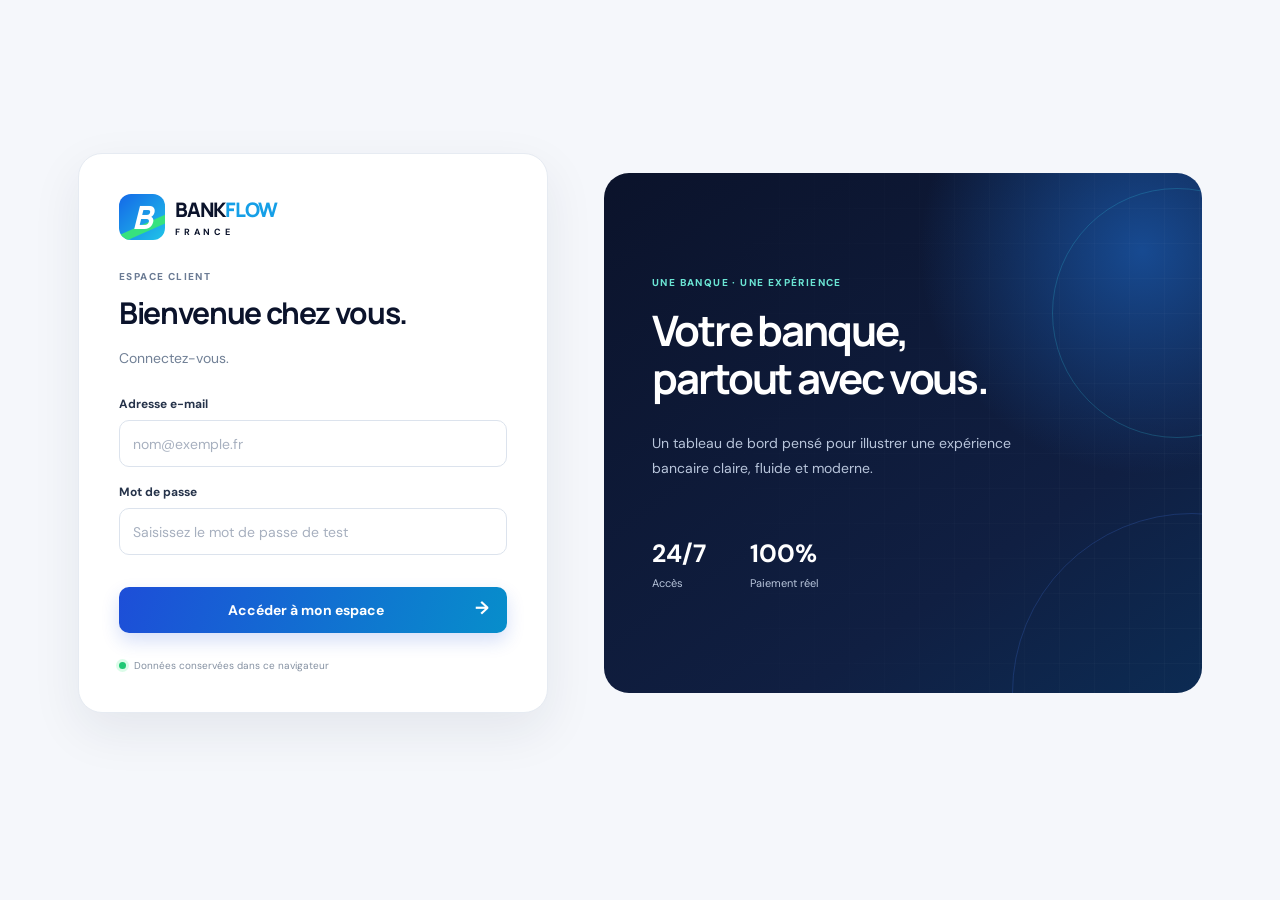
==== commit 9d874c55: "Add files via upload" ====
--- a/index.html
+++ b/index.html
@@ -10,16 +10,16 @@
 <body>
   <main id="loginView" class="login-shell">
     <section class="login-card">
-      <div class="brand brand-login"><div class="brand-mark" aria-hidden="true"><span>B</span><i></i></div><div><strong>BK<span>FLOW</span></strong><small>FRANCE</small></div></div>
+      <div class="brand brand-login"><div class="brand-mark" aria-hidden="true"><span>B</span><i></i></div><div><strong>BANK<span>FLOW</span></strong><small>FRANCE</small></div></div>
       <p class="eyebrow">ESPACE CLIENT</p><h1>Bienvenue chez vous.</h1><p class="muted">Connectez-vous.</p>
       <form id="loginForm">
         <label for="email">Adresse e-mail</label><input id="email" name="email" type="email" autocomplete="username" placeholder="nom@exemple.fr" required>
-        <label for="password">Mot de passe</label><input id="password" name="password" type="password" autocomplete="current-password" placeholder="Saisissez un mot de passe" required>
-      <p id="loginError" class="error" role="alert"></p><button id="authSubmit" class="primary-btn full" type="submit">Accéder à mon espace <span>→</span></button><button id="authToggle" class="text-btn" type="button">Créer un compte de test</button>
+        <label for="password">Mot de passe</label><input id="password" name="password" type="password" autocomplete="current-password" placeholder="Saisissez le mot de passe de test" required>
+</p><p id="loginError" class="error" role="alert"></p><button id="authSubmit" class="primary-btn full" type="submit">Accéder à mon espace <span>→</span></button>
       </form>
       <p class="login-foot"><span class="secure-dot"></span> Données conservées dans ce navigateur</p>
     </section>
-    <aside class="login-aside"><div class="aside-orb orb-one"></div><div class="aside-orb orb-two"></div><p class="eyebrow light">UNE BANQUE  · UNE EXPÉRIENCE</p><h2>Votre banque,<br>partout avec vous.</h2><p>Un tableau de bord pensé pour illustrer une expérience bancaire claire, fluide et moderne.</p><div class="aside-stats"><div><strong>24/7</strong><span>Accès</span></div><div><strong>0</strong><span>Paiement réel</span></div></div></aside>
+    <aside class="login-aside"><div class="aside-orb orb-one"></div><div class="aside-orb orb-two"></div><p class="eyebrow light">UNE BANQUE · UNE EXPÉRIENCE</p><h2>Votre banque,<br>partout avec vous.</h2><p>Un tableau de bord pensé pour illustrer une expérience bancaire claire, fluide et moderne.</p><div class="aside-stats"><div><strong>24/7</strong><span>Accès</span></div><div><strong>100%</strong><span>Paiement réel</span></div></div></aside>
   </main>
   <div id="toast" class="toast" role="status" aria-live="polite"></div>
   <script src="app.js"></script>
